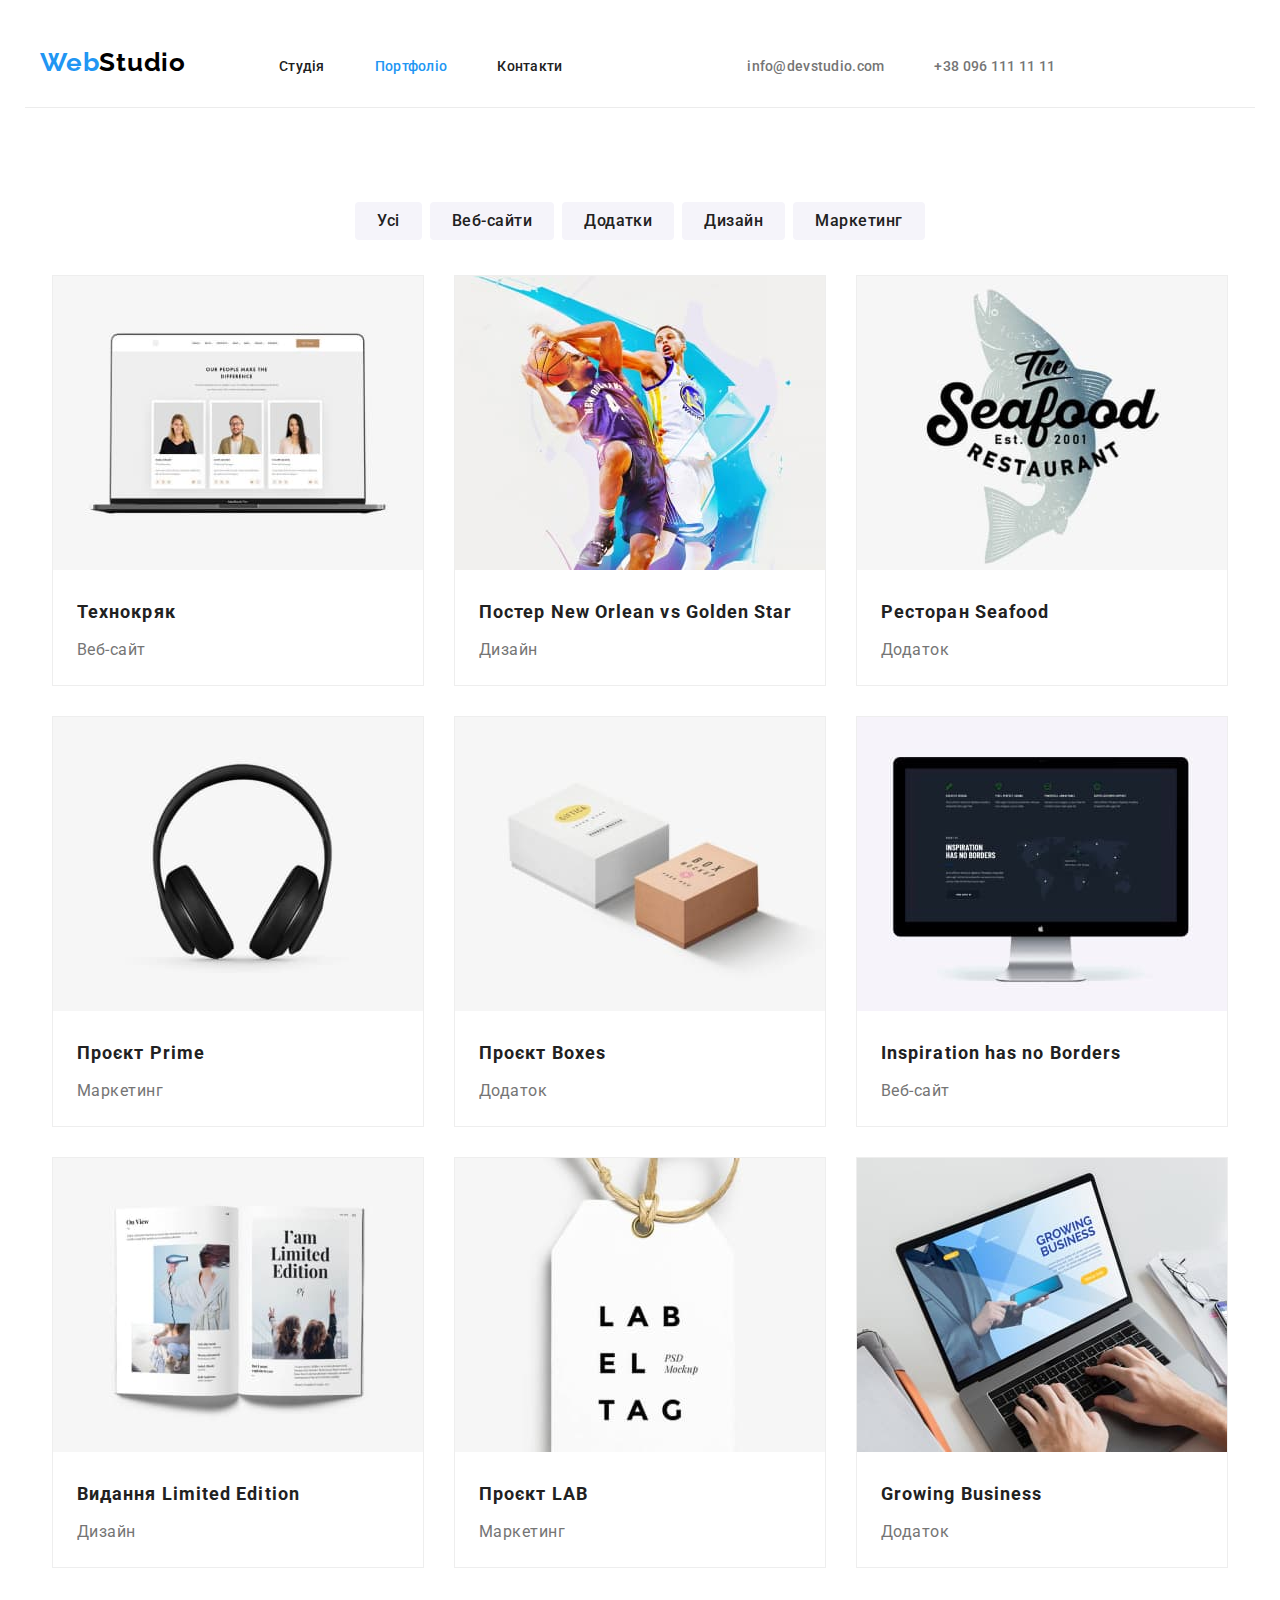
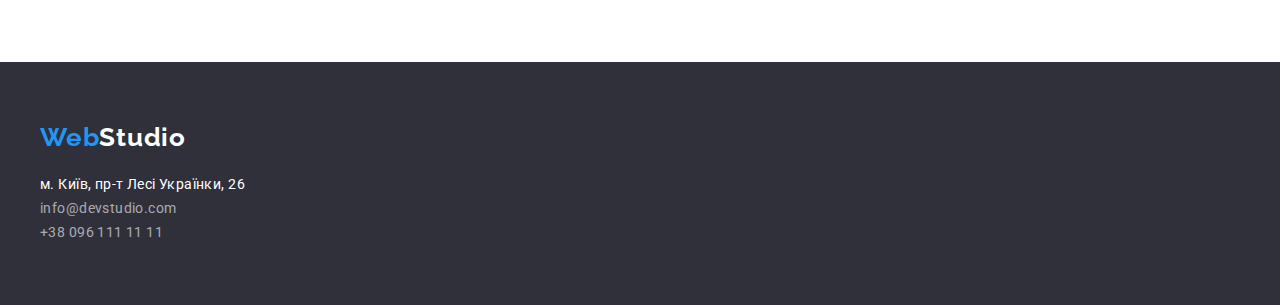
==== portfolio.html @ 378a084c "upgradet" ====
<!DOCTYPE html>
<html lang="uk">
<head>
    <meta charset="UTF-8">
    <meta http-equiv="X-UA-Compatible" content="IE=edge">
    <meta name="viewport" content="width=device-width, initial-scale=1.0">
    <title>Портфоліо</title>
    <link rel="stylesheet" href="./CSS/styles.css">
    <link rel="preconnect" href="https://fonts.googleapis.com">
    <link rel="preconnect" href="https://fonts.gstatic.com" crossorigin>
    <link href="https://fonts.googleapis.com/css2?family=Raleway:wght@700&family=Roboto:wght@400;500;700;900&display=swap" rel="stylesheet">
</head>
<body>
    <header class="header">
        <div class="container container-header">
            <h1 class="main-hide">Сторінка Портфоліо</h1>
        <a href="./index.html" class="logo"> <span class="logo-web">Web</span>Studio</a>
        <nav>
            <ul class="list-nav container-beg">
                <li><a class="list-nav-link" href="./index.html">Студія</a></li>
                <li><a class="list-nav-link current" href="./portfolio.html">Портфоліо</a></li>
                <li><a class="list-nav-link" href="#">Контакти</a></li>
            </ul>
        </nav>
        <ul class="list-nav container-list-adres">
            <li><a class="list-contact list-mail" href="mailto:info@devstudio.com">info@devstudio.com</a></li>
            <li><a class="list-contact" href="tel:+380961111111">+38 096 111 11 11</a></li>
        </ul>
        </div>
        
    </header>
    <main>
        <section>
            <div class="container container-filter">
                <h2 class="main-hide">Портфоліо</h2>
                <ul class="list-nav container-filter-nav">
                    <li><button class="sec-btn" type="button">Усі</button></li>
                    <li><button class="sec-btn" type="button">Веб-сайти</button></li>
                    <li><button class="sec-btn" type="button">Додатки</button></li>
                    <li><button class="sec-btn" type="button">Дизайн</button></li>
                    <li><button class="sec-btn" type="button">Маркетинг</button></li>
                </ul>
                <ul class="list-nav container-filter-foto">
                    <li class="filter-border"> 
                        <img src="./images/img01.jpg" alt="Технокряк" width="370" height="294">
                        <h2 class="portfolio-done">Технокряк</h2>
                        <p class="portfolio-doing">Веб-сайт</p>
                    </li>
                    <li class="filter-border">
                        <img src="./images/img02.jpg" alt="Постер New Orlean vs Golden Star" width="370" height="294">
                        <h2 class="portfolio-done">Постер New Orlean vs Golden Star</h2>
                        <p class="portfolio-doing">Дизайн</p>
                    </li>
                    <li class="filter-border">
                        <img src="./images/img03.jpg" alt="Ресторан Seafood" width="370" height="294">
                        <h2 class="portfolio-done">Ресторан Seafood</h2>
                        <p class="portfolio-doing">Додаток</p>
                    </li>
                    <li class="filter-border">
                        <img src="./images/img04.jpg" alt="Проєкт Prime" width="370" height="294"> 
                        <h2 class="portfolio-done">Проєкт Prime</h2>
                        <p class="portfolio-doing">Маркетинг</p>
                    </li>
                    <li class="filter-border">
                        <img src="./images/img05.jpg" alt="Проєкт Boxes" width="370" height="294">
                        <h2 class="portfolio-done">Проєкт Boxes</h2>
                        <p class="portfolio-doing">Додаток</p>
                    </li>
                    <li class="filter-border">
                        <img src="./images/img06.jpg" alt="Inspiration has no Borders" width="370" height="294">
                        <h2 class="portfolio-done" lang="en">Inspiration has no Borders</h2>
                        <p class="portfolio-doing">Веб-сайт</p>
                    </li>
                    <li class="filter-border">
                        <img src="./images/img07.jpg" alt="Видання Limited Edition" width="370" height="294">
                        <h2 class="portfolio-done">Видання Limited Edition</h2>
                        <p class="portfolio-doing">Дизайн</p>
                    </li>
                    <li class="filter-border">
                        <img src="./images/img08.jpg" alt="Проєкт LAB" width="370" height="294">
                        <h2 class="portfolio-done">Проєкт LAB</h2>
                        <p class="portfolio-doing">Маркетинг</p>
                    </li>
                    <li class="filter-border">
                        <img src="./images/img09.jpg" alt="Growing Business" width="370" height="294">
                        <h2 class="portfolio-done" lang="en">Growing Business</h2>
                        <p class="portfolio-doing">Додаток</p>
                    </li>
                </ul>
            </div>
           
        </section>
    </main>
    <footer class="foot">
        <div class="container container-footer">
            <a href="./index.html" class="foot-logo" lang="en"> <span class="logo-web">Web</span>Studio</a>
        <ul class="list-nav container-list-footer">
            <li>
                <a class="foot-list" href="https://goo.gl/maps/FaGYjTXJcdozZgpE8" target="_blank" rel="noopener noreferrer">м. Київ, пр-т Лесі Українки, 26</a>
            </li>
            <li>
                <a class="foot-info" href="mailto:info@devstudio.com">info@devstudio.com</a>
            </li>
            <li>
                <a class="foot-info" href="tel:++380961111111">+38 096 111 11 11</a>
            </li>
        </ul>
        </div>
    </footer>
</body>
</html>
---- CSS/styles.css ----
:root{
    --color-black: #000000;
    --color-blue: blue;
    --color-nav-link: #212121;
    --color-light-blue: #2196F3;
    --color-gray: #757575;
    --back-ground: #2F303A;
    --color-white: #FFFFFF;
    --bck-ground: #F5F4FA;
    --color-btn: #188CE8;
    --border: #ECECEC;
}

*{
    margin: 0;
    padding: 0;
}

h1,
h2,
h3,
h4,
h5,
h6,
p{
    margin: 0;
}

body{
    font-family: "Roboto", sans-serif;
}

.header a{
    text-decoration: none;
}

.header{
    padding-top: 24px;
}

.container{
    width: 1200px;
    padding-left: 15px;
    padding-right: 15px;
    margin: 0 auto;
}

.container-header{
    display: flex;
    justify-content: space-between;
    align-items: baseline;
    border-bottom: 1px solid var(--border);
    margin-bottom: 0;
}


.container-beg{
    cursor: pointer;
    display: flex;
    gap: 50px;
    padding-left: 93px;

}

.logo, .logo-web{
    font-family: 'Raleway';
    font-style: normal;
    font-weight: 700;
    font-size: 26px;
    line-height: 1,1923;
    letter-spacing: 0.03em;
}

.logo{
    color: var(--color-black);
}
.logo-web{
    color: var(--color-light-blue);
}


.list-nav-link{
    list-style: none;
    font-weight: 500;
    font-size: 14px;
    line-height: 1,1428;
    letter-spacing: 0.02em;
    color: var(--color-nav-link)
}

.container-nav-list{
    padding-bottom: 32px;
}

.container-list-adres{
    display: flex;
    justify-content: end;
    align-items: baseline;
    gap: 50px;
    margin: 32px auto 32px auto;
}

.list-nav{
    list-style: none;  
}



.list-nav-link:hover,
.list-nav-link:focus,
.list-mail:hover,
.list-mail:focus{
    color:var(--color-light-blue);
}

.current{
    color: var(--color-light-blue);
}

.list-contact {
    font-weight: 500;
    font-size: 14px;
    line-height: 1.1428;
    letter-spacing: 0.02em;
    color: var(--color-gray)
}

.sec-back{
    background: var(--back-ground);
}

.container-order{
    display: flex;
    flex-direction: column;
}

.sec-front{
    display: flex;
    flex-direction: column;
    font-weight: 900;
    font-size: 44px;
    line-height: 1.3636;
    text-align: center;
    letter-spacing: 0.06em;
    text-transform: uppercase;
    color: var(--color-white);
    padding-top: 200px;
}

.container-btn{
    display: flex;
    justify-content: center;
    margin: 30px auto 200px auto;
}

.sec-button{
    font-family: "Roboto", sans-serif;
    font-weight: 700;
    font-size: 16px;
    line-height: 1.875;
    height: 50px;
    width: 216px;
    left: 692px;
    top: 430px;
    letter-spacing: 0.06em;
    color: var(--color-white);
    border: none;
    background: var(--color-light-blue);
    box-shadow: 0px 4px 4px rgba(0, 0, 0, 0.15);
    border-radius: 4px;
    cursor: pointer;
}
.sec-button:hover,
.sec-button:focus{
    background-color: var(--color-btn);
}

.container-list-main{
    display: flex;
    justify-content: space-between;
    gap: 30px;
    padding-top: 94px;
    margin: 0;
    margin-bottom: 94px;
}

.main-hide{
    font-size: 0;
}

.main-list{
    list-style: none;
    margin: 0;
    padding: 0;
}

.main-list-titel{
    display: flex;
    font-weight: 700;
    font-size: 14px;
    line-height: 1.1428;
    letter-spacing: 0.03em;
    text-transform: uppercase;
    color: var(--color-nav-link);
}

.main-list-par{
    font-weight: 400;
    font-size: 14px;
    line-height: 1.7142;
    letter-spacing: 0.03em;
    color: var(--color-gray);
}

.doing{
    display: flex;
    justify-content: center;
    font-weight: 700;
    font-size: 36px;
    text-align: center;
    line-height: 1.6666;
    letter-spacing: 0.03em;
    color: var(--color-nav-link);
    padding-top: 0;
    padding-bottom: 50px;
}

.container-doing{
    display: flex;
    justify-content: center;
    gap: 30px;
    padding: 94px;
}

.about-us{
    display: flex;
    justify-content: center;
    font-weight: 700;
    font-size: 36px;
    line-height: 1.1666;
    letter-spacing: 0.03em;
    color: var(--color-nav-link);
    padding-top: 94px;
    padding-bottom: 50px;
}

.bck-ground{
    background: var(--bck-ground);
}

.container-about-team{
    display: flex;
    gap: 30px;
    justify-content: center;
    padding-bottom: 94px;
}

.last-list{
    background: var(--color-white);
    box-shadow: 0px 1px 3px rgba(0, 0, 0, 0.12), 0px 1px 1px rgba(0, 0, 0, 0.14), 0px 2px 1px rgba(0, 0, 0, 0.2);
    border-radius: 0px 0px 4px 4px;
}

.foto{
    padding-bottom: 30px;
}

.about-person{
    font-weight: 500;
    font-size: 16px;
    line-height: 1.1875;
    text-align: center;
    letter-spacing: 0.03em;
    color: var(--color-nav-link);
    padding-bottom: 10px;
}

.about-work{
    font-weight: 400;
    font-size: 16px;
    line-height: 1.1875;
    text-align: center;
    letter-spacing: 0.03em;
    color: var(--color-gray);
    padding-bottom: 30px;
}

.foot{
    background: var(--back-ground);
}

.foot-list:hover,
.foot-list:focus,
.foot-info:hover,
.foot-info:focus{
    color:var(--color-light-blue);
}

.container-footer{
    display: flex;
    flex-direction: column;
    align-items: flex-start;
    padding-top: 60px;
    margin-left: auto;
}

.container-list-footer{
    padding-bottom: 60px;
}

.foot-logo{
    font-family: 'Raleway';
    font-style: normal;
    font-weight: 700;
    font-size: 26px;
    line-height: 1.1923;
    letter-spacing: 0.03em;
    color: var(--color-white);
    text-decoration: none;
    display: flex;
    justify-content: flex-start;
    padding-bottom: 20px;
}

.foot-list{
    font-style: normal;
    font-size: 14px;
    line-height: 1.7142;
    letter-spacing: 0.03em;
    color: var(--color-white);
    text-decoration: none;
    
}


.foot-info{
    font-style: normal;
    font-size: 14px;
    line-height: 1.7142;
    letter-spacing: 0.03em;
    color: rgba(255, 255, 255, 0.6);
    text-decoration: none;
}    

.sec-btn{
    font-family: "Roboto", sans-serif;
    font-weight: 500;
    font-size: 16px;
    line-height: 1.625;
    text-align: center;
    letter-spacing: 0.03em;
    color: var(--color-nav-link);
    background: var(--bck-ground);
    border-radius: 4px;
    display: flex;
    align-items: center;
    border: none;
    cursor: pointer;
    padding: 6px 22px;
}

.sec-btn:hover,
.sec-btn:focus{
    background: var(--color-light-blue);    
    box-shadow: 0px 3px 1px rgba(0, 0, 0, 0.1), 0px 1px 2px rgba(0, 0, 0, 0.08), 0px 2px 2px rgba(0, 0, 0, 0.12);
    border-radius: 4px;
    color: var(--color-white);
}

.portfolio-done{
    font-weight: 700;
    font-size: 18px;
    line-height: 2;
    letter-spacing: 0.06em;
    color: var(--color-nav-link);
    padding-top: 20px;
    padding-left: 24px;
    padding-right: 24px;
}

.portfolio-doing{
    font-weight: 400;
    font-size: 16px;
    line-height: 1.875;
    letter-spacing: 0.03em;
    color: var(--color-gray);
    padding-top: 5px;
    padding-left: 24px;
    padding-right: 24px;
    padding-bottom: 20px;
}
.container-filter{
    justify-content: center;
    margin-top: 94px;
    margin-bottom: 94px;
}

.container-filter-nav{
    display: flex;
    justify-content: center;
    gap: 8px;
}

.container-filter-foto{
    display: flex;
    flex-wrap: wrap;
    justify-content: center;
    gap: 30px;
    padding-top: 35px;
}

.filter-border{
    background: var(--color-white);
    border: 1px solid #EEEEEE;
}
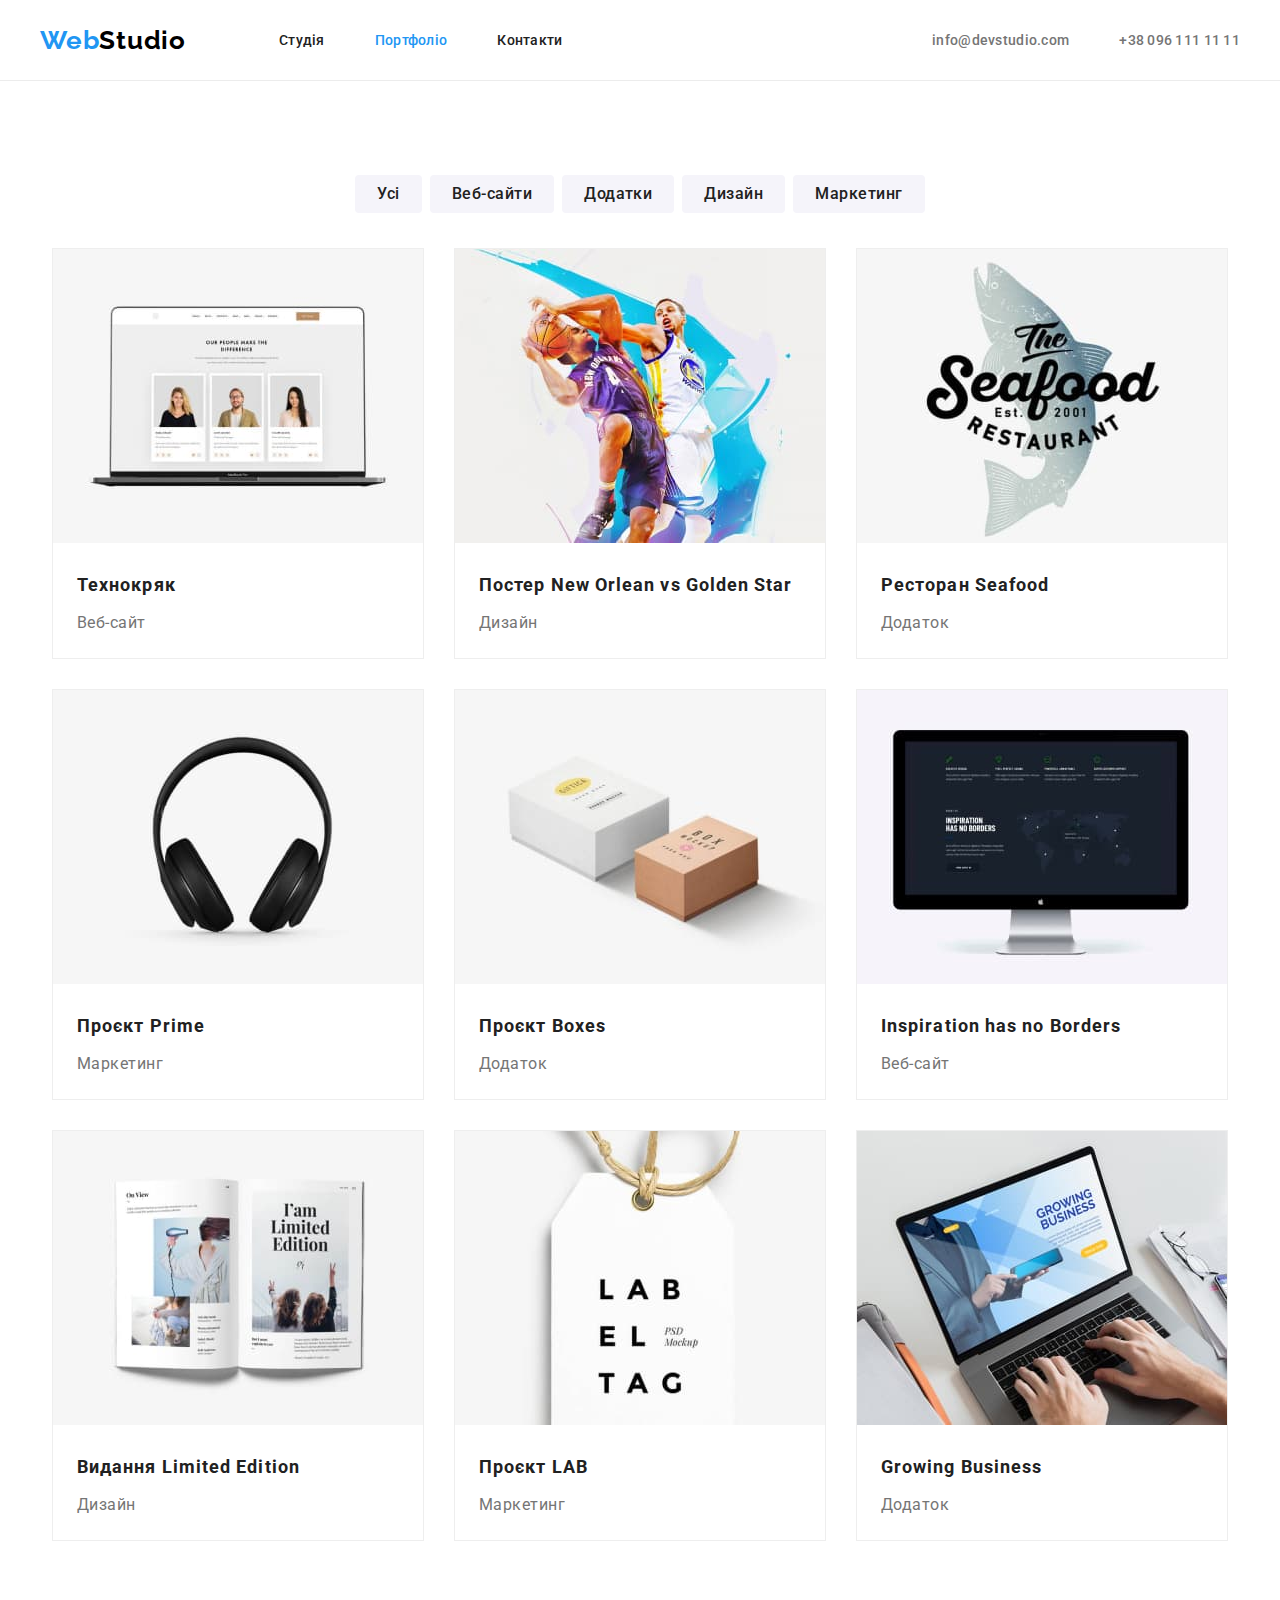
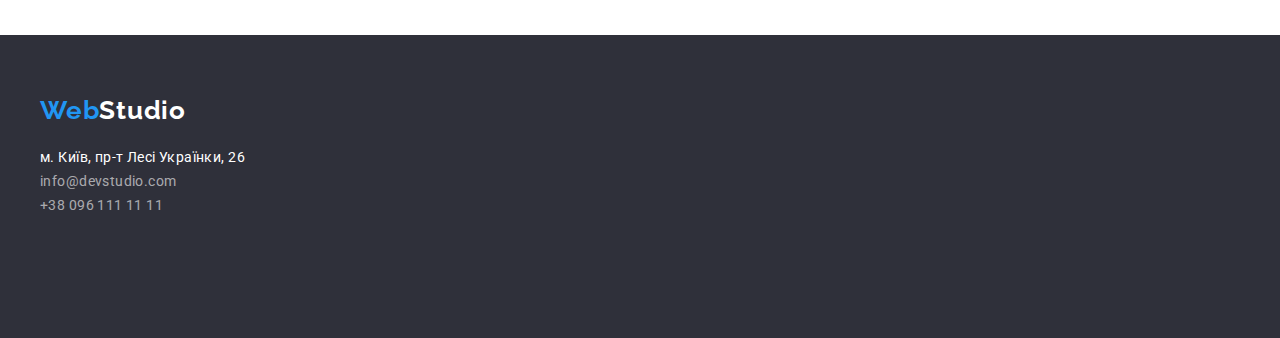
==== commit c0928ec9: "upgraded html code" ====
--- a/portfolio.html
+++ b/portfolio.html
@@ -13,7 +13,6 @@
 <body>
     <header class="header">
         <div class="container container-header">
-            <h1 class="main-hide">Сторінка Портфоліо</h1>
         <a href="./index.html" class="logo"> <span class="logo-web">Web</span>Studio</a>
         <nav>
             <ul class="list-nav container-beg">
@@ -30,9 +29,9 @@
         
     </header>
     <main>
-        <section>
-            <div class="container container-filter">
-                <h2 class="main-hide">Портфоліо</h2>
+        <section class="section">
+            <div class="container">
+                <h1 class="visually-hidden">Портфоліо</h1>
                 <ul class="list-nav container-filter-nav">
                     <li><button class="sec-btn" type="button">Усі</button></li>
                     <li><button class="sec-btn" type="button">Веб-сайти</button></li>
--- a/CSS/styles.css
+++ b/CSS/styles.css
@@ -35,7 +35,7 @@
 }
 
 .header{
-    padding-top: 24px;
+    border-bottom: 1px solid var(--border);
 }
 
 .container{
@@ -48,8 +48,7 @@
 .container-header{
     display: flex;
     justify-content: space-between;
-    align-items: baseline;
-    border-bottom: 1px solid var(--border);
+    align-items: center;
     margin-bottom: 0;
 }
 
@@ -58,7 +57,7 @@
     cursor: pointer;
     display: flex;
     gap: 50px;
-    padding-left: 93px;
+    margin-left: 93px;
 
 }
 
@@ -73,6 +72,7 @@
 
 .logo{
     color: var(--color-black);
+    display: block;
 }
 .logo-web{
     color: var(--color-light-blue);
@@ -80,12 +80,15 @@
 
 
 .list-nav-link{
+    display: block;
     list-style: none;
     font-weight: 500;
     font-size: 14px;
-    line-height: 1,1428;
+    line-height: 1.1428;
     letter-spacing: 0.02em;
-    color: var(--color-nav-link)
+    color: var(--color-nav-link);
+    padding-top: 32px;
+    padding-bottom: 32px;
 }
 
 .container-nav-list{
@@ -97,7 +100,9 @@
     justify-content: end;
     align-items: baseline;
     gap: 50px;
-    margin: 32px auto 32px auto;
+    margin-left: auto;
+    margin-top: 32px;
+    margin-bottom: 32px;
 }
 
 .list-nav{
@@ -122,11 +127,14 @@
     font-size: 14px;
     line-height: 1.1428;
     letter-spacing: 0.02em;
-    color: var(--color-gray)
+    color: var(--color-gray);
+    display: block;
 }
 
 .sec-back{
     background: var(--back-ground);
+    padding-top: 200px;
+    padding-bottom: 200px;
 }
 
 .container-order{
@@ -144,7 +152,8 @@
     letter-spacing: 0.06em;
     text-transform: uppercase;
     color: var(--color-white);
-    padding-top: 200px;
+    margin-top: 200px;
+    margin-bottom: 30px;
 }
 
 .container-btn{
@@ -179,13 +188,19 @@
     display: flex;
     justify-content: space-between;
     gap: 30px;
-    padding-top: 94px;
-    margin: 0;
-    margin-bottom: 94px;
-}
-
-.main-hide{
-    font-size: 0;
+}
+
+.visually-hidden{
+    position: absolute;
+    white-space: nowrap;
+    width: 1px;
+    height: 1px;
+    overflow: hidden;
+    border: 0;
+    padding: 0;
+    clip: rect(0 0 0 0);
+    clip-path: inset(50%);
+    margin: -1px;
 }
 
 .main-list{
@@ -212,15 +227,17 @@
     color: var(--color-gray);
 }
 
+.titel{
+    display: flex;
+    justify-content: center;
+    font-weight: 700;
+    font-size: 36px;
+    line-height: 1.1666;
+    letter-spacing: 0.03em;
+    color: var(--color-nav-link);
+}
+
 .doing{
-    display: flex;
-    justify-content: center;
-    font-weight: 700;
-    font-size: 36px;
-    text-align: center;
-    line-height: 1.6666;
-    letter-spacing: 0.03em;
-    color: var(--color-nav-link);
     padding-top: 0;
     padding-bottom: 50px;
 }
@@ -229,17 +246,19 @@
     display: flex;
     justify-content: center;
     gap: 30px;
-    padding: 94px;
+}
+
+.section{
+    justify-content: center;
+    margin-top: 94px;
+    margin-bottom: 94px;
+}
+
+.section,.about{
+    padding-top: 0;
 }
 
 .about-us{
-    display: flex;
-    justify-content: center;
-    font-weight: 700;
-    font-size: 36px;
-    line-height: 1.1666;
-    letter-spacing: 0.03em;
-    color: var(--color-nav-link);
     padding-top: 94px;
     padding-bottom: 50px;
 }
@@ -252,7 +271,7 @@
     display: flex;
     gap: 30px;
     justify-content: center;
-    padding-bottom: 94px;
+
 }
 
 .last-list{
@@ -261,32 +280,31 @@
     border-radius: 0px 0px 4px 4px;
 }
 
-.foto{
-    padding-bottom: 30px;
-}
-
-.about-person{
-    font-weight: 500;
+
+.common-styles{
     font-size: 16px;
     line-height: 1.1875;
     text-align: center;
     letter-spacing: 0.03em;
-    color: var(--color-nav-link);
-    padding-bottom: 10px;
+    padding-top: 30px;
+    padding-bottom: 30px;
+}
+
+.about-person{
+    font-weight: 500;
+    color: var(--color-nav-link);
+    margin-bottom: 10px;
 }
 
 .about-work{
     font-weight: 400;
-    font-size: 16px;
-    line-height: 1.1875;
-    text-align: center;
-    letter-spacing: 0.03em;
     color: var(--color-gray);
-    padding-bottom: 30px;
 }
 
 .foot{
     background: var(--back-ground);
+    padding-top: 60px;
+    padding-bottom: 60px;
 }
 
 .foot-list:hover,
@@ -296,13 +314,6 @@
     color:var(--color-light-blue);
 }
 
-.container-footer{
-    display: flex;
-    flex-direction: column;
-    align-items: flex-start;
-    padding-top: 60px;
-    margin-left: auto;
-}
 
 .container-list-footer{
     padding-bottom: 60px;
@@ -319,7 +330,12 @@
     text-decoration: none;
     display: flex;
     justify-content: flex-start;
-    padding-bottom: 20px;
+    margin-bottom: 20px;
+    display: block;
+}
+
+.foot-child:not(:last-child){
+    margin-bottom: 9px;
 }
 
 .foot-list{
@@ -329,6 +345,7 @@
     letter-spacing: 0.03em;
     color: var(--color-white);
     text-decoration: none;
+    display: block;
     
 }
 
@@ -340,6 +357,7 @@
     letter-spacing: 0.03em;
     color: rgba(255, 255, 255, 0.6);
     text-decoration: none;
+    display: block;
 }    
 
 .sec-btn{
@@ -389,11 +407,6 @@
     padding-right: 24px;
     padding-bottom: 20px;
 }
-.container-filter{
-    justify-content: center;
-    margin-top: 94px;
-    margin-bottom: 94px;
-}
 
 .container-filter-nav{
     display: flex;
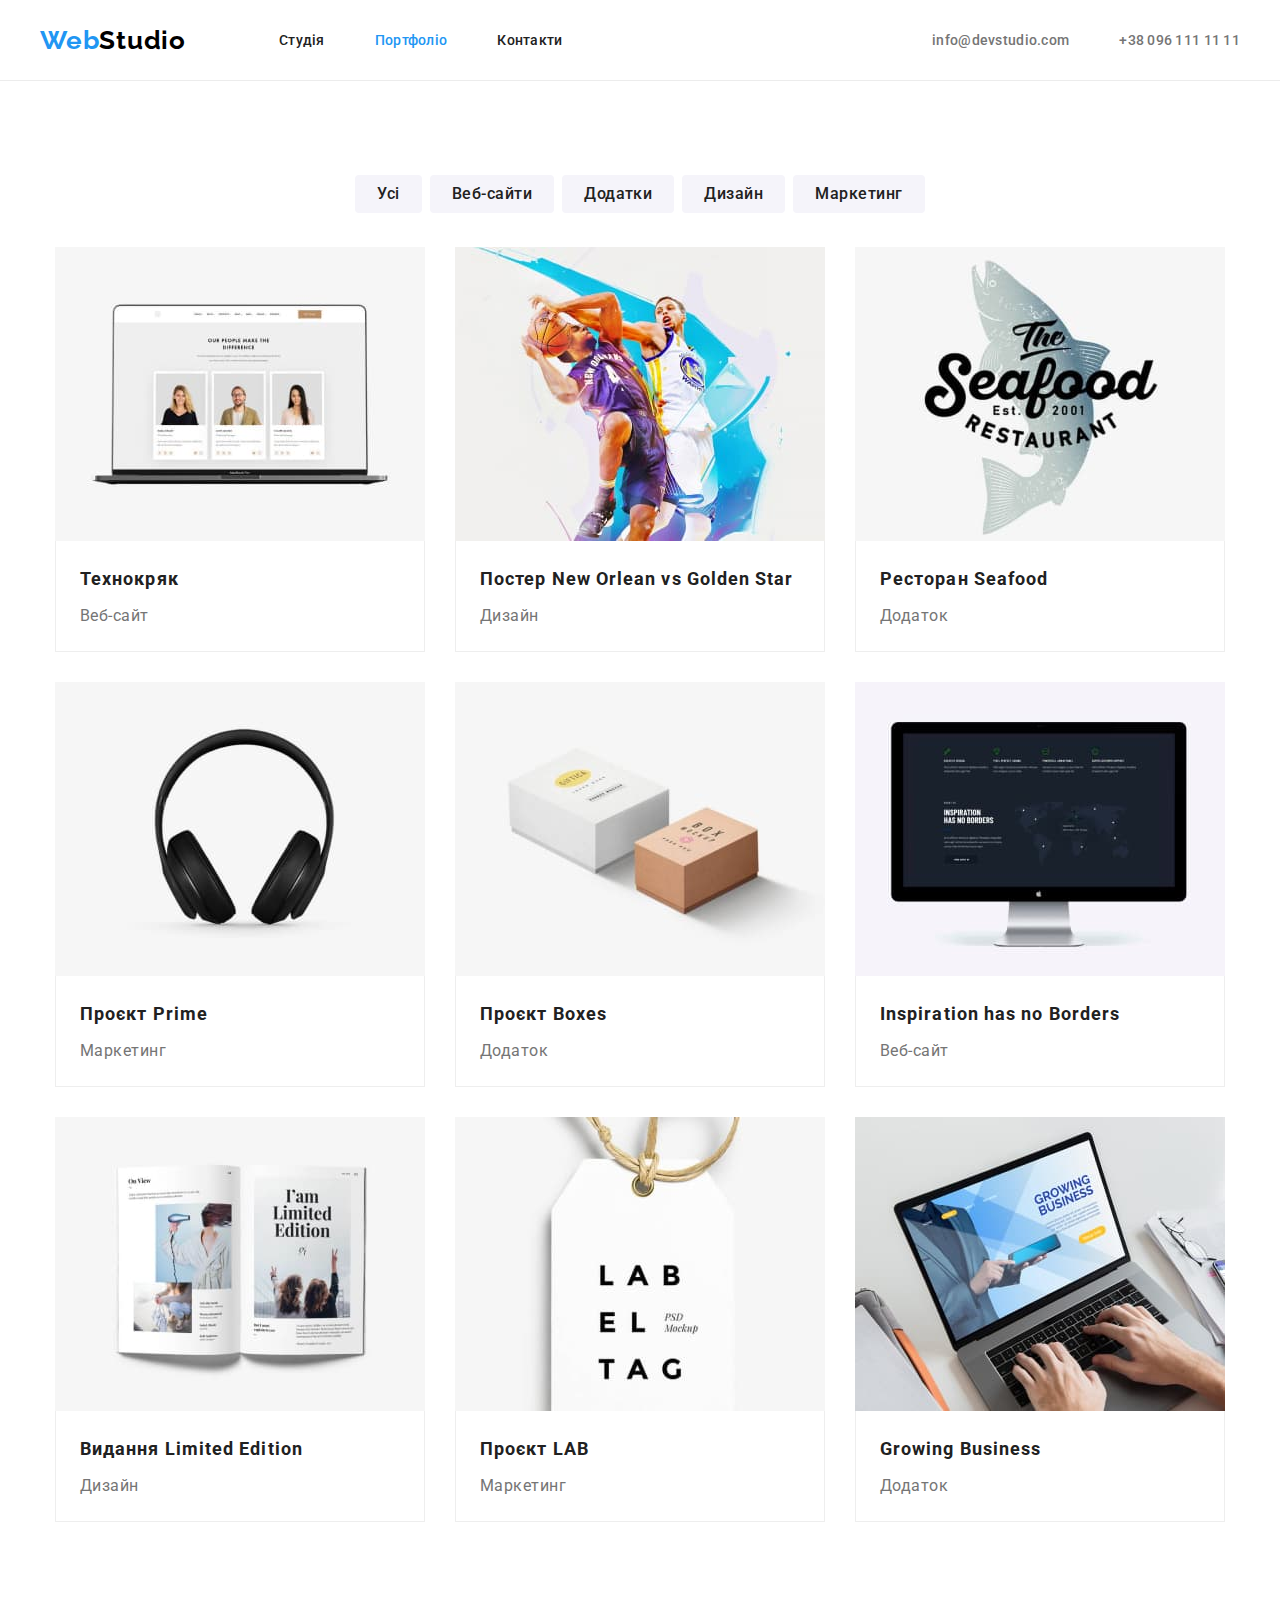
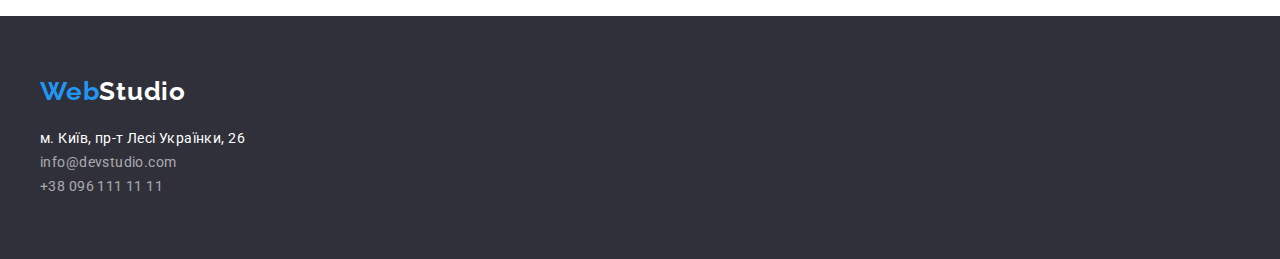
==== commit e98d5804: "upgraded code" ====
--- a/portfolio.html
+++ b/portfolio.html
@@ -8,6 +8,13 @@
     <link rel="stylesheet" href="./CSS/styles.css">
     <link rel="preconnect" href="https://fonts.googleapis.com">
     <link rel="preconnect" href="https://fonts.gstatic.com" crossorigin>
+    <link 
+        rel="stylesheet" 
+        href="https://cdnjs.cloudflare.com/ajax/libs/modern-normalize/1.1.0/modern-normalize.min.css" 
+        integrity="sha512-wpPYUAdjBVSE4KJnH1VR1HeZfpl1ub8YT/NKx4PuQ5NmX2tKuGu6U/JRp5y+Y8XG2tV+wKQpNHVUX03MfMFn9Q==" 
+        crossorigin="anonymous" 
+        referrerpolicy="no-referrer" 
+    />
     <link href="https://fonts.googleapis.com/css2?family=Raleway:wght@700&family=Roboto:wght@400;500;700;900&display=swap" rel="stylesheet">
 </head>
 <body>
@@ -41,49 +48,67 @@
                 </ul>
                 <ul class="list-nav container-filter-foto">
                     <li class="filter-border"> 
-                        <img src="./images/img01.jpg" alt="Технокряк" width="370" height="294">
-                        <h2 class="portfolio-done">Технокряк</h2>
-                        <p class="portfolio-doing">Веб-сайт</p>
+                        <img src="./images/img01.jpg" alt="Технокряк" width="370" height="294" class="foto">
+                        <div class="portfolio-common-styles">
+                            <h2 class="portfolio-done">Технокряк</h2>
+                            <p class="portfolio-doing">Веб-сайт</p>
+                        </div>
                     </li>
                     <li class="filter-border">
-                        <img src="./images/img02.jpg" alt="Постер New Orlean vs Golden Star" width="370" height="294">
-                        <h2 class="portfolio-done">Постер New Orlean vs Golden Star</h2>
-                        <p class="portfolio-doing">Дизайн</p>
+                        <img src="./images/img02.jpg" alt="Постер New Orlean vs Golden Star" width="370" height="294" class="foto">
+                        <div class="portfolio-common-styles">
+                            <h2 class="portfolio-done">Постер New Orlean vs Golden Star</h2>
+                            <p class="portfolio-doing">Дизайн</p>
+                        </div>
                     </li>
                     <li class="filter-border">
-                        <img src="./images/img03.jpg" alt="Ресторан Seafood" width="370" height="294">
-                        <h2 class="portfolio-done">Ресторан Seafood</h2>
-                        <p class="portfolio-doing">Додаток</p>
+                        <img src="./images/img03.jpg" alt="Ресторан Seafood" width="370" height="294" class="foto">
+                        <div class="portfolio-common-styles">
+                            <h2 class="portfolio-done">Ресторан Seafood</h2>
+                            <p class="portfolio-doing">Додаток</p>
+                        </div>
                     </li>
                     <li class="filter-border">
-                        <img src="./images/img04.jpg" alt="Проєкт Prime" width="370" height="294"> 
-                        <h2 class="portfolio-done">Проєкт Prime</h2>
-                        <p class="portfolio-doing">Маркетинг</p>
+                        <img src="./images/img04.jpg" alt="Проєкт Prime" width="370" height="294" class="foto"> 
+                        <div class="portfolio-common-styles">
+                            <h2 class="portfolio-done">Проєкт Prime</h2>
+                            <p class="portfolio-doing">Маркетинг</p>
+                        </div>
                     </li>
                     <li class="filter-border">
-                        <img src="./images/img05.jpg" alt="Проєкт Boxes" width="370" height="294">
-                        <h2 class="portfolio-done">Проєкт Boxes</h2>
-                        <p class="portfolio-doing">Додаток</p>
+                        <img src="./images/img05.jpg" alt="Проєкт Boxes" width="370" height="294" class="foto">
+                        <div class="portfolio-common-styles">
+                            <h2 class="portfolio-done">Проєкт Boxes</h2>
+                            <p class="portfolio-doing">Додаток</p>
+                        </div>
                     </li>
                     <li class="filter-border">
-                        <img src="./images/img06.jpg" alt="Inspiration has no Borders" width="370" height="294">
-                        <h2 class="portfolio-done" lang="en">Inspiration has no Borders</h2>
-                        <p class="portfolio-doing">Веб-сайт</p>
+                        <img src="./images/img06.jpg" alt="Inspiration has no Borders" width="370" height="294" class="foto">
+                        <div class="portfolio-common-styles">
+                            <h2 class="portfolio-done" lang="en">Inspiration has no Borders</h2>
+                            <p class="portfolio-doing">Веб-сайт</p>
+                        </div>
                     </li>
                     <li class="filter-border">
-                        <img src="./images/img07.jpg" alt="Видання Limited Edition" width="370" height="294">
-                        <h2 class="portfolio-done">Видання Limited Edition</h2>
-                        <p class="portfolio-doing">Дизайн</p>
+                        <img src="./images/img07.jpg" alt="Видання Limited Edition" width="370" height="294" class="foto">
+                        <div class="portfolio-common-styles">
+                            <h2 class="portfolio-done">Видання Limited Edition</h2>
+                            <p class="portfolio-doing">Дизайн</p>
+                        </div>
                     </li>
                     <li class="filter-border">
-                        <img src="./images/img08.jpg" alt="Проєкт LAB" width="370" height="294">
-                        <h2 class="portfolio-done">Проєкт LAB</h2>
-                        <p class="portfolio-doing">Маркетинг</p>
+                        <img src="./images/img08.jpg" alt="Проєкт LAB" width="370" height="294" class="foto">
+                        <div class="portfolio-common-styles">
+                            <h2 class="portfolio-done">Проєкт LAB</h2>
+                            <p class="portfolio-doing">Маркетинг</p>
+                        </div>
                     </li>
                     <li class="filter-border">
-                        <img src="./images/img09.jpg" alt="Growing Business" width="370" height="294">
-                        <h2 class="portfolio-done" lang="en">Growing Business</h2>
-                        <p class="portfolio-doing">Додаток</p>
+                        <img src="./images/img09.jpg" alt="Growing Business" width="370" height="294" class="foto">
+                        <div class="portfolio-common-styles">
+                            <h2 class="portfolio-done" lang="en">Growing Business</h2>
+                            <p class="portfolio-doing">Додаток</p>
+                        </div>
                     </li>
                 </ul>
             </div>
--- a/CSS/styles.css
+++ b/CSS/styles.css
@@ -9,6 +9,7 @@
     --bck-ground: #F5F4FA;
     --color-btn: #188CE8;
     --border: #ECECEC;
+    --border-portfolio: #EEEEEE;
 }
 
 *{
@@ -61,6 +62,11 @@
 
 }
 
+.container-btn{
+    display: flex;
+    justify-content: center;
+}
+
 .logo, .logo-web{
     font-family: 'Raleway';
     font-style: normal;
@@ -101,8 +107,6 @@
     align-items: baseline;
     gap: 50px;
     margin-left: auto;
-    margin-top: 32px;
-    margin-bottom: 32px;
 }
 
 .list-nav{
@@ -152,15 +156,9 @@
     letter-spacing: 0.06em;
     text-transform: uppercase;
     color: var(--color-white);
-    margin-top: 200px;
     margin-bottom: 30px;
 }
 
-.container-btn{
-    display: flex;
-    justify-content: center;
-    margin: 30px auto 200px auto;
-}
 
 .sec-button{
     font-family: "Roboto", sans-serif;
@@ -178,6 +176,7 @@
     box-shadow: 0px 4px 4px rgba(0, 0, 0, 0.15);
     border-radius: 4px;
     cursor: pointer;
+    justify-content: center;
 }
 .sec-button:hover,
 .sec-button:focus{
@@ -210,13 +209,13 @@
 }
 
 .main-list-titel{
-    display: flex;
     font-weight: 700;
     font-size: 14px;
     line-height: 1.1428;
     letter-spacing: 0.03em;
     text-transform: uppercase;
     color: var(--color-nav-link);
+    margin-bottom: 10px;
 }
 
 .main-list-par{
@@ -235,33 +234,31 @@
     line-height: 1.1666;
     letter-spacing: 0.03em;
     color: var(--color-nav-link);
-}
-
-.doing{
+    margin-bottom: 50px;
+}
+
+
+.container-doing{
+    display: flex;
+    justify-content: center;
+    gap: 30px;
+}
+
+.foto{
+    display: block;
+    max-width: 100%;
+}
+
+.section{
+    justify-content: center;
+    padding-top: 94px;
+    padding-bottom: 94px;
+}
+
+.section.about{
     padding-top: 0;
-    padding-bottom: 50px;
-}
-
-.container-doing{
-    display: flex;
-    justify-content: center;
-    gap: 30px;
-}
-
-.section{
-    justify-content: center;
-    margin-top: 94px;
-    margin-bottom: 94px;
-}
-
-.section,.about{
-    padding-top: 0;
-}
-
-.about-us{
-    padding-top: 94px;
-    padding-bottom: 50px;
-}
+}
+
 
 .bck-ground{
     background: var(--bck-ground);
@@ -292,6 +289,8 @@
 
 .about-person{
     font-weight: 500;
+    font-size: 16px;
+    line-height: 1.1875;
     color: var(--color-nav-link);
     margin-bottom: 10px;
 }
@@ -315,10 +314,6 @@
 }
 
 
-.container-list-footer{
-    padding-bottom: 60px;
-}
-
 .foot-logo{
     font-family: 'Raleway';
     font-style: normal;
@@ -331,7 +326,7 @@
     display: flex;
     justify-content: flex-start;
     margin-bottom: 20px;
-    display: block;
+    display: inline-block;
 }
 
 .foot-child:not(:last-child){
@@ -391,9 +386,8 @@
     line-height: 2;
     letter-spacing: 0.06em;
     color: var(--color-nav-link);
-    padding-top: 20px;
-    padding-left: 24px;
-    padding-right: 24px;
+    margin-bottom: 4px;
+    
 }
 
 .portfolio-doing{
@@ -402,16 +396,14 @@
     line-height: 1.875;
     letter-spacing: 0.03em;
     color: var(--color-gray);
-    padding-top: 5px;
-    padding-left: 24px;
-    padding-right: 24px;
-    padding-bottom: 20px;
+    
 }
 
 .container-filter-nav{
     display: flex;
     justify-content: center;
     gap: 8px;
+    margin-bottom: 34px;
 }
 
 .container-filter-foto{
@@ -419,10 +411,17 @@
     flex-wrap: wrap;
     justify-content: center;
     gap: 30px;
-    padding-top: 35px;
 }
 
 .filter-border{
     background: var(--color-white);
-    border: 1px solid #EEEEEE;
+}
+
+.portfolio-common-styles{
+    padding-top: 20px;
+    padding-bottom: 20px;
+    padding-left: 24px;
+    border-right: 1px solid var(--border-portfolio);
+    border-bottom: 1px solid var(--border-portfolio);
+    border-left: 1px solid var(--border-portfolio);
 }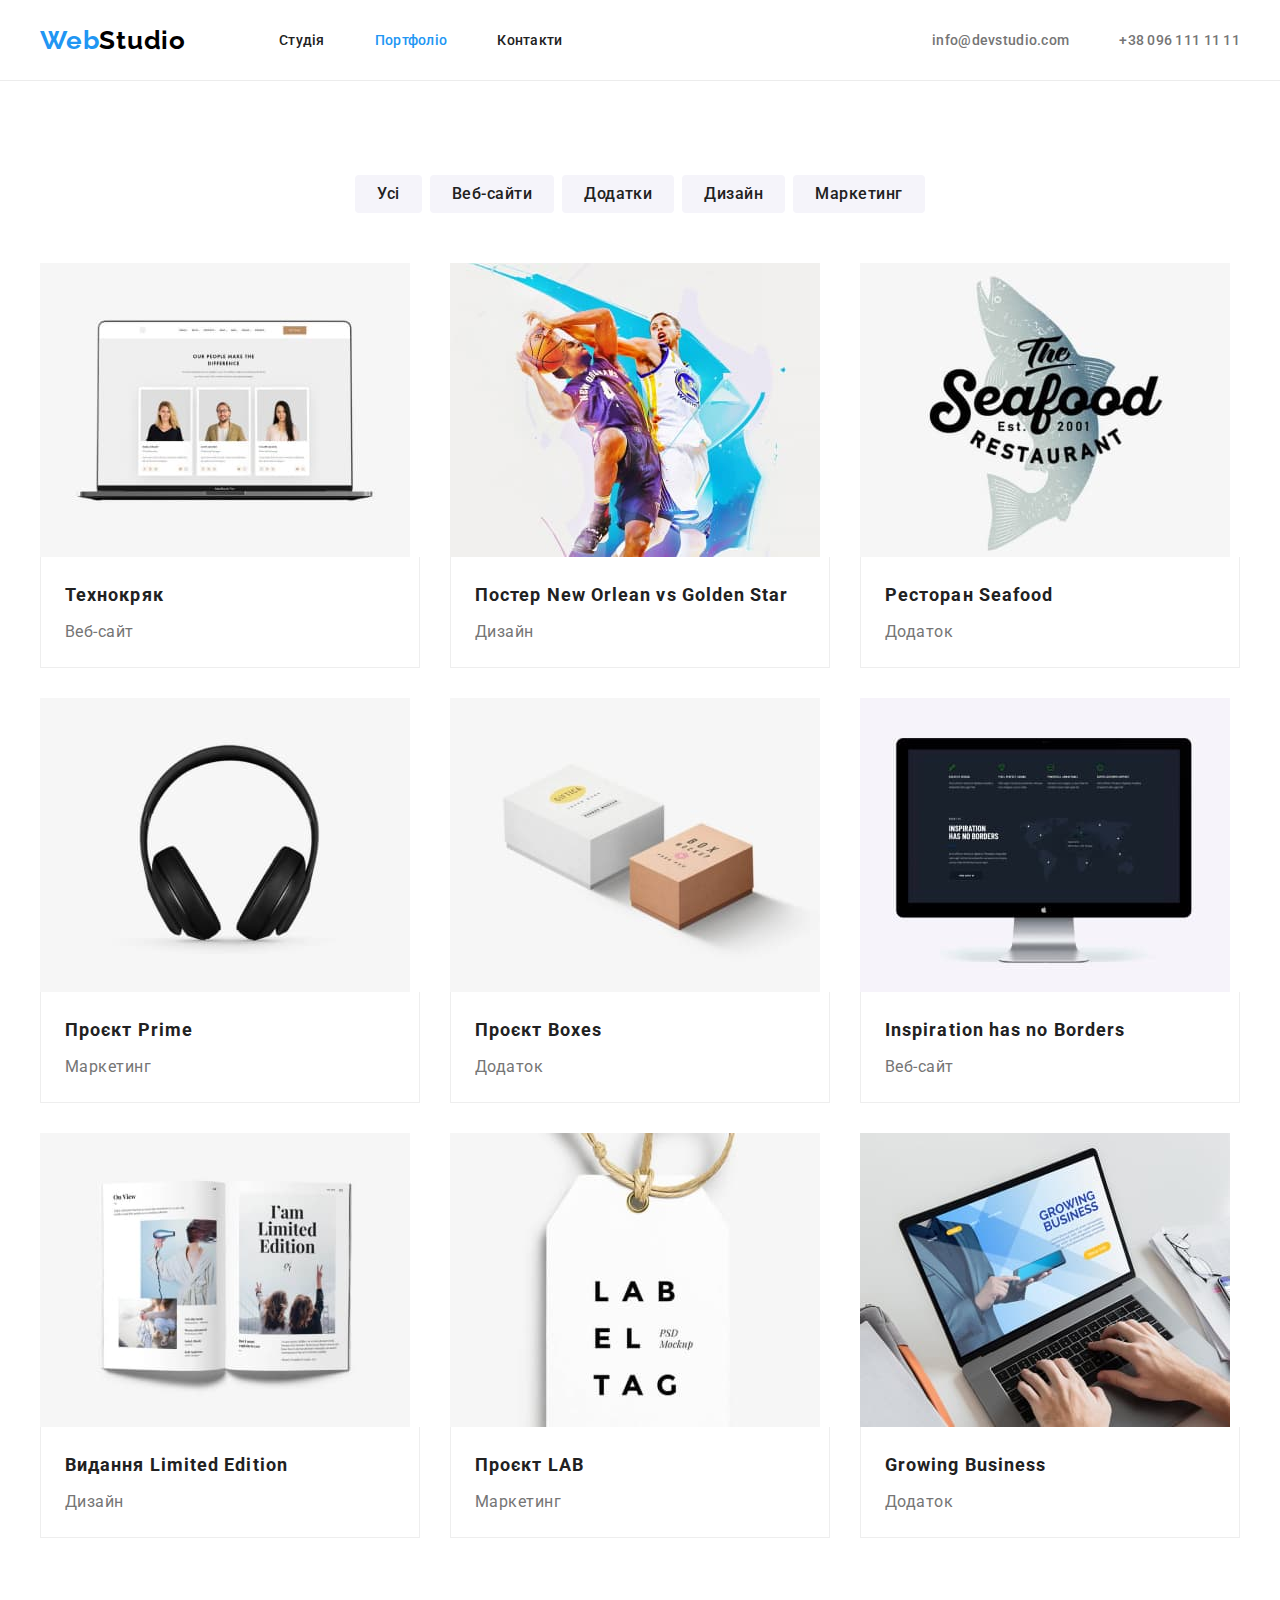
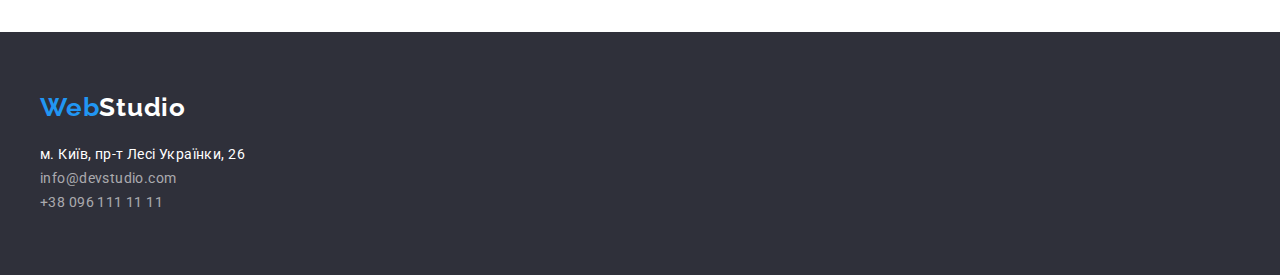
==== commit c5cfdd65: "upgraded code" ====
--- a/portfolio.html
+++ b/portfolio.html
@@ -5,7 +5,6 @@
     <meta http-equiv="X-UA-Compatible" content="IE=edge">
     <meta name="viewport" content="width=device-width, initial-scale=1.0">
     <title>Портфоліо</title>
-    <link rel="stylesheet" href="./CSS/styles.css">
     <link rel="preconnect" href="https://fonts.googleapis.com">
     <link rel="preconnect" href="https://fonts.gstatic.com" crossorigin>
     <link 
@@ -16,6 +15,7 @@
         referrerpolicy="no-referrer" 
     />
     <link href="https://fonts.googleapis.com/css2?family=Raleway:wght@700&family=Roboto:wght@400;500;700;900&display=swap" rel="stylesheet">
+    <link rel="stylesheet" href="./CSS/styles.css">
 </head>
 <body>
     <header class="header">
--- a/CSS/styles.css
+++ b/CSS/styles.css
@@ -62,10 +62,6 @@
 
 }
 
-.container-btn{
-    display: flex;
-    justify-content: center;
-}
 
 .logo, .logo-web{
     font-family: 'Raleway';
@@ -139,6 +135,7 @@
     background: var(--back-ground);
     padding-top: 200px;
     padding-bottom: 200px;
+    text-align: center;
 }
 
 .container-order{
@@ -165,10 +162,6 @@
     font-weight: 700;
     font-size: 16px;
     line-height: 1.875;
-    height: 50px;
-    width: 216px;
-    left: 692px;
-    top: 430px;
     letter-spacing: 0.06em;
     color: var(--color-white);
     border: none;
@@ -177,6 +170,10 @@
     border-radius: 4px;
     cursor: pointer;
     justify-content: center;
+    padding-top: 10px;
+    padding-bottom: 10px;
+    padding-left: 32px;
+    padding-right: 32px;
 }
 .sec-button:hover,
 .sec-button:focus{
@@ -206,6 +203,7 @@
     list-style: none;
     margin: 0;
     padding: 0;
+    flex-basis: calc((100% - 90px) / 4);
 }
 
 .main-list-titel{
@@ -250,7 +248,6 @@
 }
 
 .section{
-    justify-content: center;
     padding-top: 94px;
     padding-bottom: 94px;
 }
@@ -275,6 +272,7 @@
     background: var(--color-white);
     box-shadow: 0px 1px 3px rgba(0, 0, 0, 0.12), 0px 1px 1px rgba(0, 0, 0, 0.14), 0px 2px 1px rgba(0, 0, 0, 0.2);
     border-radius: 0px 0px 4px 4px;
+    flex-basis: calc((100% - 90px) / 4);
 }
 
 
@@ -403,7 +401,7 @@
     display: flex;
     justify-content: center;
     gap: 8px;
-    margin-bottom: 34px;
+    margin-bottom: 50px;
 }
 
 .container-filter-foto{
@@ -415,12 +413,14 @@
 
 .filter-border{
     background: var(--color-white);
+    flex-basis: calc((100% - 60px) / 3);
 }
 
 .portfolio-common-styles{
     padding-top: 20px;
     padding-bottom: 20px;
     padding-left: 24px;
+    padding-right: 24px;
     border-right: 1px solid var(--border-portfolio);
     border-bottom: 1px solid var(--border-portfolio);
     border-left: 1px solid var(--border-portfolio);
